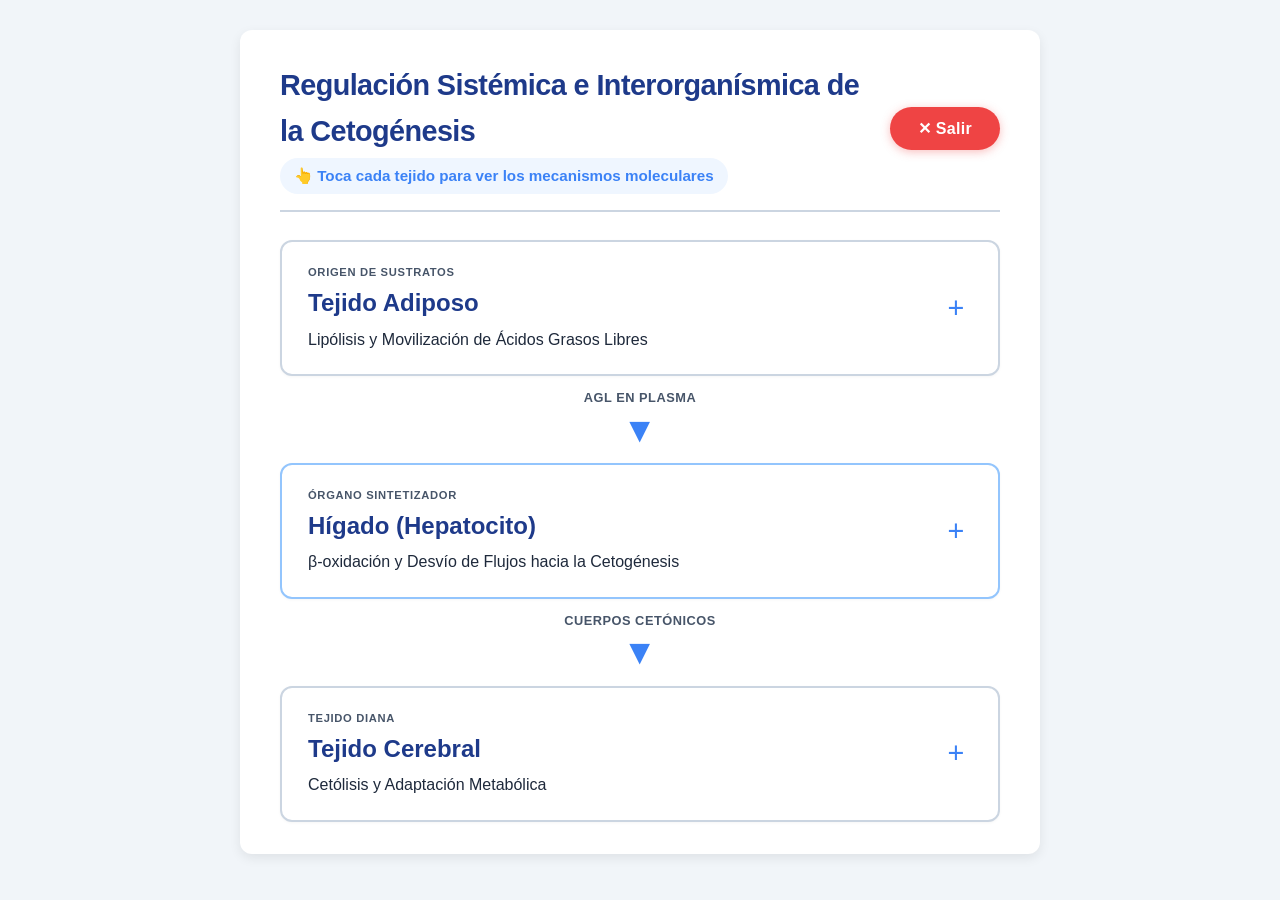
==== Index.html @ c8c4b9d3 "Create Index.html" ====
<!DOCTYPE html>
<html lang="es">
<head>
    <meta charset="UTF-8">
    <meta name="viewport" content="width=device-width, initial-scale=1.0, maximum-scale=1.0, user-scalable=yes">
    <title>Esquema Interactivo: Regulación Sistémica de la Cetogénesis</title>
    <style>
        :root {
            --primary-color: #1e3a8a;
            --secondary-color: #3b82f6;
            --bg-color: #f1f5f9;
            --card-bg: #ffffff;
            --text-main: #1e293b;
            --text-muted: #475569;
            --border-color: #cbd5e1;
            --shadow: 0 4px 12px rgba(0,0,0,0.08);
            --radius: 12px;
            --danger: #ef4444;
            --danger-dark: #b91c1c;
        }

        * {
            box-sizing: border-box;
            margin: 0;
            padding: 0;
        }

        body {
            font-family: -apple-system, BlinkMacSystemFont, "Segoe UI", Roboto, Helvetica, Arial, sans-serif;
            background-color: var(--bg-color);
            color: var(--text-main);
            line-height: 1.6;
            padding: 16px;
            min-height: 100vh;
            display: flex;
            flex-direction: column;
            align-items: center;
        }

        .container {
            max-width: 800px;
            width: 100%;
            background: var(--card-bg);
            padding: 20px 16px 32px;
            border-radius: var(--radius);
            box-shadow: var(--shadow);
        }

        /* HEADER con botón de salir */
        header {
            display: flex;
            flex-wrap: wrap;
            align-items: center;
            justify-content: space-between;
            gap: 12px;
            margin-bottom: 28px;
            border-bottom: 2px solid var(--border-color);
            padding-bottom: 16px;
        }

        .header-text {
            flex: 1;
            min-width: 200px;
        }

        .header-text h1 {
            color: var(--primary-color);
            font-size: 1.4rem;
            letter-spacing: -0.02em;
            margin-bottom: 4px;
        }

        .instruccion {
            color: var(--secondary-color);
            font-weight: 600;
            font-size: 0.85rem;
            background: #eff6ff;
            padding: 6px 14px;
            border-radius: 40px;
            display: inline-block;
            margin: 0;
        }

        .exit-btn {
            background-color: var(--danger);
            color: white;
            border: none;
            border-radius: 40px;
            padding: 10px 22px;
            font-weight: 700;
            font-size: 0.95rem;
            cursor: pointer;
            box-shadow: 0 2px 10px rgba(239, 68, 68, 0.35);
            transition: background 0.2s, transform 0.1s;
            flex-shrink: 0;
            display: flex;
            align-items: center;
            gap: 6px;
            letter-spacing: 0.3px;
        }

        .exit-btn:active {
            background-color: var(--danger-dark);
            transform: scale(0.95);
        }

        /* ----- FLOW WRAPPER (vertical siempre) ----- */
        .flow-wrapper {
            display: flex;
            flex-direction: column;
            gap: 8px;
            margin-top: 12px;
        }

        /* ----- NODO (acordeón) ----- */
        .tissue-node {
            background: var(--card-bg);
            border: 2px solid var(--border-color);
            border-radius: var(--radius);
            padding: 16px 18px;
            cursor: pointer;
            transition: border-color 0.2s, box-shadow 0.2s;
            box-shadow: 0 1px 3px rgba(0,0,0,0.04);
            position: relative;
        }

        .tissue-node:active {
            transform: scale(0.99);
        }

        .tissue-node.active {
            border-color: var(--secondary-color);
            box-shadow: 0 8px 20px rgba(59, 130, 246, 0.15);
        }

        .node-header {
            display: flex;
            align-items: center;
            justify-content: space-between;
            gap: 12px;
        }

        .node-header .left {
            flex: 1;
        }

        .node-header .subtitle {
            font-size: 0.7rem;
            text-transform: uppercase;
            letter-spacing: 0.06em;
            color: var(--text-muted);
            font-weight: 700;
        }

        .node-header h2 {
            font-size: 1.3rem;
            color: var(--primary-color);
            margin: 2px 0 4px;
        }

        .node-header .main-event {
            font-size: 0.9rem;
            font-weight: 500;
            color: var(--text-main);
        }

        .node-header .toggle-icon {
            font-size: 1.8rem;
            color: var(--secondary-color);
            font-weight: 300;
            line-height: 1;
            transition: transform 0.25s;
            flex-shrink: 0;
            width: 32px;
            text-align: center;
        }

        .tissue-node.active .toggle-icon {
            transform: rotate(45deg);
        }

        /* Popup interno (desplegable) */
        .popup-content {
            max-height: 0;
            overflow: hidden;
            transition: max-height 0.4s ease, padding 0.3s ease, opacity 0.2s ease;
            opacity: 0;
            padding: 0 4px;
            border-top: 0 solid transparent;
        }

        .tissue-node.active .popup-content {
            max-height: 900px; /* aumentado para incluir el botón */
            opacity: 1;
            padding: 16px 4px 4px;
            border-top-width: 2px;
            border-top-color: var(--border-color);
        }

        .popup-content h3 {
            font-size: 1.05rem;
            color: var(--primary-color);
            margin: 0 0 10px 0;
            border-bottom: 1px solid var(--border-color);
            padding-bottom: 6px;
        }

        .popup-content ul {
            margin: 0 0 16px 0;
            padding-left: 20px;
            font-size: 0.92rem;
        }

        .popup-content li {
            margin-bottom: 10px;
        }

        .popup-content li strong {
            color: var(--primary-color);
        }

        /* Botón "Ver esquema" */
        .btn-schema {
            display: inline-block;
            background-color: var(--secondary-color);
            color: white;
            border: none;
            border-radius: 40px;
            padding: 8px 20px;
            font-weight: 600;
            font-size: 0.9rem;
            cursor: pointer;
            transition: background 0.2s, transform 0.1s;
            box-shadow: 0 2px 8px rgba(59, 130, 246, 0.3);
            margin-top: 4px;
        }

        .btn-schema:active {
            background-color: var(--primary-color);
            transform: scale(0.95);
        }

        /* ----- VECTOR (flecha) ----- */
        .vector-arrow {
            display: flex;
            flex-direction: column;
            align-items: center;
            justify-content: center;
            color: var(--text-muted);
            font-weight: 600;
            font-size: 0.8rem;
            padding: 4px 0;
            text-transform: uppercase;
            letter-spacing: 0.04em;
        }

        .vector-arrow .arrow-symbol {
            font-size: 1.8rem;
            color: var(--secondary-color);
            line-height: 1.2;
        }

        /* ----- MODAL / LIGHTBOX ----- */
        .modal-overlay {
            display: none;
            position: fixed;
            top: 0;
            left: 0;
            width: 100%;
            height: 100%;
            background: rgba(0, 0, 0, 0.75);
            z-index: 9999;
            justify-content: center;
            align-items: center;
            padding: 20px;
            backdrop-filter: blur(4px);
            animation: fadeIn 0.25s ease;
        }

        .modal-overlay.active {
            display: flex;
        }

        .modal-content {
            background: white;
            border-radius: var(--radius);
            max-width: 95%;
            max-height: 90vh;
            padding: 20px 20px 20px;
            box-shadow: 0 25px 50px rgba(0,0,0,0.5);
            position: relative;
            display: flex;
            flex-direction: column;
            align-items: center;
            overflow: auto;
            animation: scaleIn 0.3s ease;
        }

        .modal-content img {
            max-width: 100%;
            max-height: 70vh;
            border-radius: 8px;
            box-shadow: 0 4px 12px rgba(0,0,0,0.15);
            object-fit: contain;
            background: white;
        }

        .modal-close-btn {
            align-self: flex-end;
            background: var(--danger);
            color: white;
            border: none;
            border-radius: 40px;
            padding: 8px 20px;
            font-weight: 700;
            font-size: 0.95rem;
            cursor: pointer;
            margin-bottom: 12px;
            transition: background 0.2s;
            box-shadow: 0 2px 8px rgba(239, 68, 68, 0.3);
        }

        .modal-close-btn:active {
            background: var(--danger-dark);
        }

        /* Animaciones */
        @keyframes fadeIn {
            from { opacity: 0; }
            to { opacity: 1; }
        }

        @keyframes scaleIn {
            from { transform: scale(0.9); opacity: 0; }
            to { transform: scale(1); opacity: 1; }
        }

        /* ----- RESPONSIVE ----- */
        @media (min-width: 768px) {
            body {
                padding: 30px;
            }
            .container {
                padding: 32px 40px;
            }
            .header-text h1 {
                font-size: 1.8rem;
            }
            .instruccion {
                font-size: 0.95rem;
            }
            .exit-btn {
                font-size: 1rem;
                padding: 12px 28px;
            }
            .tissue-node {
                padding: 22px 26px;
            }
            .node-header h2 {
                font-size: 1.5rem;
            }
            .node-header .main-event {
                font-size: 1rem;
            }
            .popup-content ul {
                font-size: 0.95rem;
            }
            .vector-arrow .arrow-symbol {
                font-size: 2.2rem;
            }
            .modal-content {
                padding: 30px;
            }
            .modal-content img {
                max-height: 80vh;
            }
        }

        @media (max-width: 500px) {
            header {
                flex-direction: column;
                align-items: stretch;
            }
            .exit-btn {
                align-self: flex-end;
                padding: 8px 18px;
                font-size: 0.85rem;
            }
            .header-text h1 {
                font-size: 1.2rem;
            }
            .modal-content {
                padding: 16px;
                max-width: 100%;
            }
            .modal-content img {
                max-height: 60vh;
            }
        }
    </style>
</head>
<body>

<div class="container">
    <header>
        <div class="header-text">
            <h1>Regulación Sistémica e Interorganísmica de la Cetogénesis</h1>
            <p class="instruccion">👆 Toca cada tejido para ver los mecanismos moleculares</p>
        </div>
        <button class="exit-btn" id="exitBtn">✕ Salir</button>
    </header>

    <div class="flow-wrapper">
        
        <!-- NODO 1: TEJIDO ADIPOSO -->
        <div class="tissue-node" data-target="popup1">
            <div class="node-header">
                <div class="left">
                    <div class="subtitle">Origen de Sustratos</div>
                    <h2>Tejido Adiposo</h2>
                    <div class="main-event">Lipólisis y Movilización de Ácidos Grasos Libres</div>
                </div>
                <span class="toggle-icon">+</span>
            </div>
            <div class="popup-content" id="popup1">
                <h3>Mecanismo de Activación</h3>
                <ul>
                    <li><strong>Señal neuroendocrina:</strong> Disminución del cociente insulina/glucagón e incremento del tono simpático (catecolaminas).</li>
                    <li><strong>Transducción de señales:</strong> Activación de la adenilato ciclasa que eleva el AMPc intracelular y activa la Proteína Quinasa A (PKA).</li>
                    <li><strong>Efector enzimático:</strong> La PKA fosforila e incrementa la actividad de la <strong>Lipasa Sensible a Hormonas (LSH)</strong> y la perilipina.</li>
                    <li><strong>Eflujo metabólico:</strong> Hidrólisis de triacilgliceroles que resulta en la liberación masiva de ácidos grasos libres (AGL) y glicerol al plasma sanguíneo.</li>
                </ul>
                <button class="btn-schema" data-schema="nodo1">📊 Ver esquema</button>
            </div>
        </div>

        <!-- CONECTOR 1 -->
        <div class="vector-arrow">
            <span>AGL en Plasma</span>
            <span class="arrow-symbol">▼</span>
        </div>

        <!-- NODO 2: HÍGADO -->
        <div class="tissue-node" data-target="popup2" style="border-color: #93c5fd;">
            <div class="node-header">
                <div class="left">
                    <div class="subtitle">Órgano Sintetizador</div>
                    <h2>Hígado (Hepatocito)</h2>
                    <div class="main-event">β-oxidación y Desvío de Flujos hacia la Cetogénesis</div>
                </div>
                <span class="toggle-icon">+</span>
            </div>
            <div class="popup-content" id="popup2">
                <h3>Dinámica Mitocondrial</h3>
                <ul>
                    <li><strong>Desinhibición del transporte:</strong> La caída de Malonil-CoA inactiva la Acetil-CoA Carboxilasa (ACC), desinhibiendo a la <strong>Carnitina Palmitoiltransferasa-1 (CPT-1)</strong> para el ingreso de AGL a la mitocondria.</li>
                    <li><strong>Saturación de la β-oxidación:</strong> La degradación acelerada de ácidos grasos eleva las relaciones mitocondriales NADH/NAD⁺ y Acetil-CoA/CoASH.</li>
                    <li><strong>Desvío del Oxalacetato:</strong> Las altas concentraciones de NADH inducen la conversión de oxalacetato hacia malato para alimentar la gluconeogénesis, ralentizando el ciclo de Krebs.</li>
                    <li><strong>Vía de la HMG-CoA Sintasa:</strong> El exceso de Acetil-CoA remanente es condensado por la <strong>HMG-CoA Sintasa Mitocondrial</strong> (enzima marcapasos) para sintetizar acetoacetato y β-hidroxibutirato.</li>
                </ul>
                <button class="btn-schema" data-schema="nodo2">📊 Ver esquema</button>
            </div>
        </div>

        <!-- CONECTOR 2 -->
        <div class="vector-arrow">
            <span>Cuerpos Cetónicos</span>
            <span class="arrow-symbol">▼</span>
        </div>

        <!-- NODO 3: CEREBRO -->
        <div class="tissue-node" data-target="popup3">
            <div class="node-header">
                <div class="left">
                    <div class="subtitle">Tejido Diana</div>
                    <h2>Tejido Cerebral</h2>
                    <div class="main-event">Cetólisis y Adaptación Metabólica</div>
                </div>
                <span class="toggle-icon">+</span>
            </div>
            <div class="popup-content" id="popup3">
                <h3>Integración y Consumo</h3>
                <ul>
                    <li><strong>Translocación en la Barrera Hematoencefálica:</strong> Captación endotelial y neuronal de acetoacetato y β-hidroxibutirato a través de membranas mediante el incremento en la expresión de transportadores de monocarboxilatos (MCT1 y MCT2).</li>
                    <li><strong>Reversión de la Oxidación:</strong> El β-hidroxibutirato plasmático es oxidado a acetoacetato en la matriz mitocondrial de las neuronas por la enzima β-hidroxibutirato deshidrogenasa, generando una molécula de NADH mitocondrial (potencial reductor).</li>
                    <li><strong>Activación por la Enzimática Clave (Tioforasa):</strong> La enzima Succinil-CoA:3-cetoácido CoA-transferasa (Tioforasa) transfiere el grupo Coenzima A desde el succinil-CoA hacia el acetoacetato, transformándolo en acetoacetil-CoA.</li>
                    <li><strong>Clivaje e Ingreso al Ciclo de Krebs:</strong> La enzima tiolasa escinde el acetoacetil-CoA utilizando una molécula de CoASH libre, lo que produce dos moléculas de Acetil-CoA. Estas ingresan inmediatamente al ciclo del ácido cítrico local para la síntesis de ATP por fosforilación oxidativa.</li>
                    <li><strong>Asimetría Sistémica (Nota de Control Epistémico):</strong> El tejido hepático es incapaz de degradar o consumir los cuerpos cetónicos que él mismo sintetiza debido a la ausencia de la enzima Tioforasa en los hepatocitos. Esto garantiza mecánicamente el flujo unidireccional de energía hacia los tejidos extrahepáticos.</li>
                </ul>
                <button class="btn-schema" data-schema="nodo3">📊 Ver esquema</button>
            </div>
        </div>

    </div><!-- /flow-wrapper -->
</div><!-- /container -->

<!-- MODAL (lightbox) -->
<div class="modal-overlay" id="modalOverlay">
    <div class="modal-content">
        <button class="modal-close-btn" id="modalCloseBtn">✕ Cerrar</button>
        <img id="modalImage" src="" alt="Esquema del nodo">
    </div>
</div>

<script>
    (function() {
        // ----- ACORDEÓN: tocar para abrir/cerrar nodos -----
        const nodes = document.querySelectorAll('.tissue-node');
        nodes.forEach(node => {
            node.addEventListener('click', function(e) {
                // Evita que el clic en botones o enlaces cierre el nodo
                if (e.target.closest('.btn-schema') || e.target.closest('.modal-overlay')) {
                    return;
                }
                this.classList.toggle('active');
            });
        });

        // ----- MODAL: abrir al hacer clic en "Ver esquema" -----
        const modalOverlay = document.getElementById('modalOverlay');
        const modalImage = document.getElementById('modalImage');
        const modalCloseBtn = document.getElementById('modalCloseBtn');

        // Asignar evento a todos los botones "Ver esquema"
        const schemaButtons = document.querySelectorAll('.btn-schema');
        schemaButtons.forEach(btn => {
            btn.addEventListener('click', function(e) {
                e.stopPropagation(); // Evita que el nodo se cierre
                const schemaKey = this.getAttribute('data-schema');
                // Construir ruta de la imagen (ajusta según tus archivos)
                // Ejemplo: si las imágenes están en ./img/ usa `img/${schemaKey}.png`
                const imagePath = `${schemaKey}.png`; // Misma carpeta
                modalImage.src = imagePath;
                modalImage.alt = `Esquema ${schemaKey}`;
                modalOverlay.classList.add('active');
                document.body.style.overflow = 'hidden'; // Evita scroll detrás
            });
        });

        // Cerrar modal con el botón
        modalCloseBtn.addEventListener('click', function() {
            closeModal();
        });

        // Cerrar modal al hacer clic en el fondo (overlay)
        modalOverlay.addEventListener('click', function(e) {
            if (e.target === modalOverlay) {
                closeModal();
            }
        });

        // Cerrar con tecla ESC
        document.addEventListener('keydown', function(e) {
            if (e.key === 'Escape' && modalOverlay.classList.contains('active')) {
                closeModal();
            }
        });

        function closeModal() {
            modalOverlay.classList.remove('active');
            document.body.style.overflow = '';
            // Opcional: limpiar src para liberar memoria
            // modalImage.src = '';
        }

        // ----- BOTÓN SALIR -----
        const exitBtn = document.getElementById('exitBtn');
        if (exitBtn) {
            exitBtn.addEventListener('click', function(e) {
                e.stopPropagation();
                if (confirm('¿Estás seguro de que quieres salir de esta página?')) {
                    try {
                        window.close();
                    } catch (err) {
                        if (window.history.length > 1) {
                            window.history.back();
                        } else {
                            window.location.href = 'about:blank';
                        }
                    }
                }
            });
        }
    })();
</script>

</body>
</html>
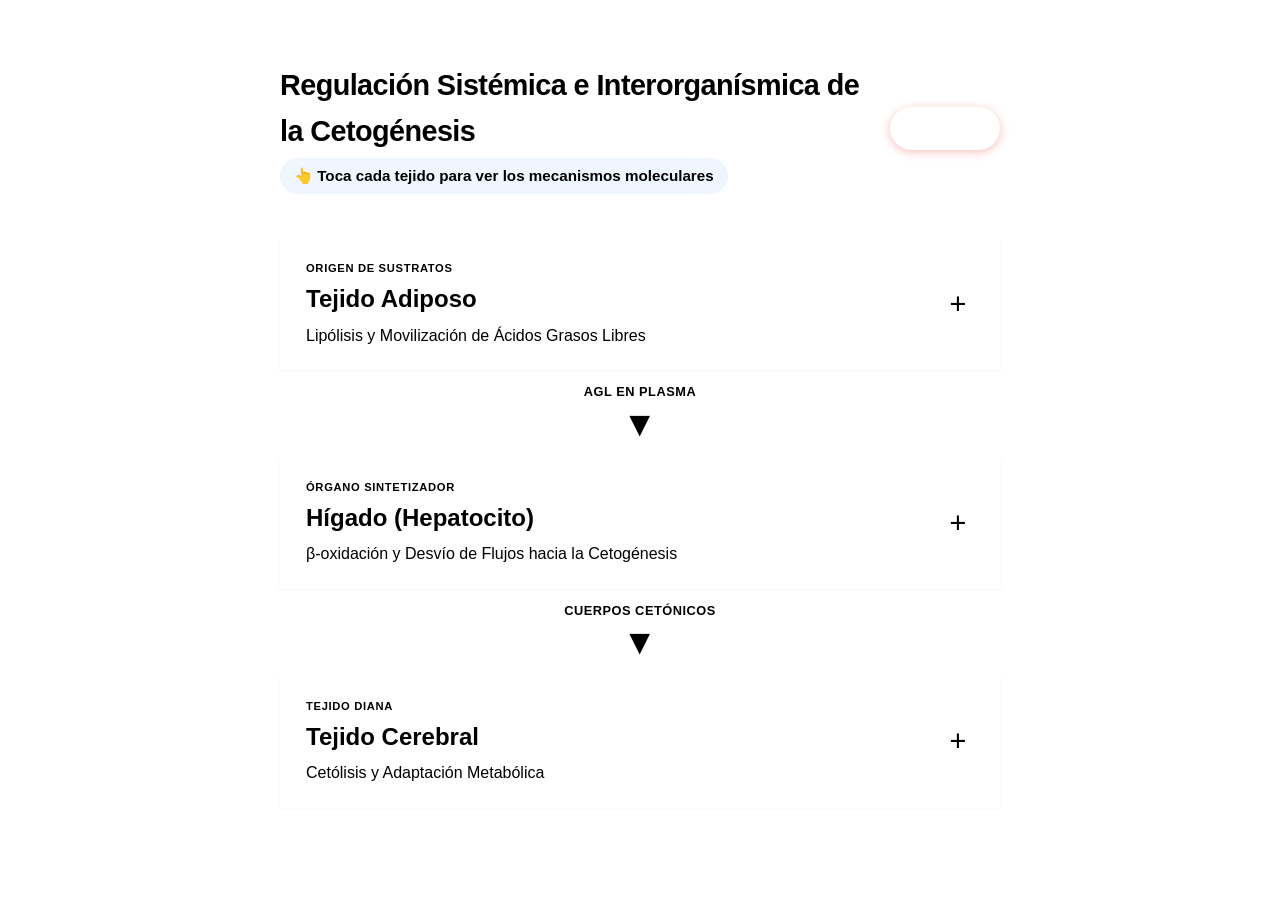
==== commit 703afc20: "Add files via upload" ====
--- a/Index.html
+++ b/Index.html
@@ -1,588 +1,113 @@
-<!DOCTYPE html>
-<html lang="es">
-<head>
-    <meta charset="UTF-8">
-    <meta name="viewport" content="width=device-width, initial-scale=1.0, maximum-scale=1.0, user-scalable=yes">
-    <title>Esquema Interactivo: Regulación Sistémica de la Cetogénesis</title>
-    <style>
-        :root {
-            --primary-color: #1e3a8a;
-            --secondary-color: #3b82f6;
-            --bg-color: #f1f5f9;
-            --card-bg: #ffffff;
-            --text-main: #1e293b;
-            --text-muted: #475569;
-            --border-color: #cbd5e1;
-            --shadow: 0 4px 12px rgba(0,0,0,0.08);
-            --radius: 12px;
-            --danger: #ef4444;
-            --danger-dark: #b91c1c;
-        }
-
-        * {
-            box-sizing: border-box;
-            margin: 0;
-            padding: 0;
-        }
-
-        body {
-            font-family: -apple-system, BlinkMacSystemFont, "Segoe UI", Roboto, Helvetica, Arial, sans-serif;
-            background-color: var(--bg-color);
-            color: var(--text-main);
-            line-height: 1.6;
-            padding: 16px;
-            min-height: 100vh;
-            display: flex;
-            flex-direction: column;
-            align-items: center;
-        }
-
-        .container {
-            max-width: 800px;
-            width: 100%;
-            background: var(--card-bg);
-            padding: 20px 16px 32px;
-            border-radius: var(--radius);
-            box-shadow: var(--shadow);
-        }
-
-        /* HEADER con botón de salir */
-        header {
-            display: flex;
-            flex-wrap: wrap;
-            align-items: center;
-            justify-content: space-between;
-            gap: 12px;
-            margin-bottom: 28px;
-            border-bottom: 2px solid var(--border-color);
-            padding-bottom: 16px;
-        }
-
-        .header-text {
-            flex: 1;
-            min-width: 200px;
-        }
-
-        .header-text h1 {
-            color: var(--primary-color);
-            font-size: 1.4rem;
-            letter-spacing: -0.02em;
-            margin-bottom: 4px;
-        }
-
-        .instruccion {
-            color: var(--secondary-color);
-            font-weight: 600;
-            font-size: 0.85rem;
-            background: #eff6ff;
-            padding: 6px 14px;
-            border-radius: 40px;
-            display: inline-block;
-            margin: 0;
-        }
-
-        .exit-btn {
-            background-color: var(--danger);
-            color: white;
-            border: none;
-            border-radius: 40px;
-            padding: 10px 22px;
-            font-weight: 700;
-            font-size: 0.95rem;
-            cursor: pointer;
-            box-shadow: 0 2px 10px rgba(239, 68, 68, 0.35);
-            transition: background 0.2s, transform 0.1s;
-            flex-shrink: 0;
-            display: flex;
-            align-items: center;
-            gap: 6px;
-            letter-spacing: 0.3px;
-        }
-
-        .exit-btn:active {
-            background-color: var(--danger-dark);
-            transform: scale(0.95);
-        }
-
-        /* ----- FLOW WRAPPER (vertical siempre) ----- */
-        .flow-wrapper {
-            display: flex;
-            flex-direction: column;
-            gap: 8px;
-            margin-top: 12px;
-        }
-
-        /* ----- NODO (acordeón) ----- */
-        .tissue-node {
-            background: var(--card-bg);
-            border: 2px solid var(--border-color);
-            border-radius: var(--radius);
-            padding: 16px 18px;
-            cursor: pointer;
-            transition: border-color 0.2s, box-shadow 0.2s;
-            box-shadow: 0 1px 3px rgba(0,0,0,0.04);
-            position: relative;
-        }
-
-        .tissue-node:active {
-            transform: scale(0.99);
-        }
-
-        .tissue-node.active {
-            border-color: var(--secondary-color);
-            box-shadow: 0 8px 20px rgba(59, 130, 246, 0.15);
-        }
-
-        .node-header {
-            display: flex;
-            align-items: center;
-            justify-content: space-between;
-            gap: 12px;
-        }
-
-        .node-header .left {
-            flex: 1;
-        }
-
-        .node-header .subtitle {
-            font-size: 0.7rem;
-            text-transform: uppercase;
-            letter-spacing: 0.06em;
-            color: var(--text-muted);
-            font-weight: 700;
-        }
-
-        .node-header h2 {
-            font-size: 1.3rem;
-            color: var(--primary-color);
-            margin: 2px 0 4px;
-        }
-
-        .node-header .main-event {
-            font-size: 0.9rem;
-            font-weight: 500;
-            color: var(--text-main);
-        }
-
-        .node-header .toggle-icon {
-            font-size: 1.8rem;
-            color: var(--secondary-color);
-            font-weight: 300;
-            line-height: 1;
-            transition: transform 0.25s;
-            flex-shrink: 0;
-            width: 32px;
-            text-align: center;
-        }
-
-        .tissue-node.active .toggle-icon {
-            transform: rotate(45deg);
-        }
-
-        /* Popup interno (desplegable) */
-        .popup-content {
-            max-height: 0;
-            overflow: hidden;
-            transition: max-height 0.4s ease, padding 0.3s ease, opacity 0.2s ease;
-            opacity: 0;
-            padding: 0 4px;
-            border-top: 0 solid transparent;
-        }
-
-        .tissue-node.active .popup-content {
-            max-height: 900px; /* aumentado para incluir el botón */
-            opacity: 1;
-            padding: 16px 4px 4px;
-            border-top-width: 2px;
-            border-top-color: var(--border-color);
-        }
-
-        .popup-content h3 {
-            font-size: 1.05rem;
-            color: var(--primary-color);
-            margin: 0 0 10px 0;
-            border-bottom: 1px solid var(--border-color);
-            padding-bottom: 6px;
-        }
-
-        .popup-content ul {
-            margin: 0 0 16px 0;
-            padding-left: 20px;
-            font-size: 0.92rem;
-        }
-
-        .popup-content li {
-            margin-bottom: 10px;
-        }
-
-        .popup-content li strong {
-            color: var(--primary-color);
-        }
-
-        /* Botón "Ver esquema" */
-        .btn-schema {
-            display: inline-block;
-            background-color: var(--secondary-color);
-            color: white;
-            border: none;
-            border-radius: 40px;
-            padding: 8px 20px;
-            font-weight: 600;
-            font-size: 0.9rem;
-            cursor: pointer;
-            transition: background 0.2s, transform 0.1s;
-            box-shadow: 0 2px 8px rgba(59, 130, 246, 0.3);
-            margin-top: 4px;
-        }
-
-        .btn-schema:active {
-            background-color: var(--primary-color);
-            transform: scale(0.95);
-        }
-
-        /* ----- VECTOR (flecha) ----- */
-        .vector-arrow {
-            display: flex;
-            flex-direction: column;
-            align-items: center;
-            justify-content: center;
-            color: var(--text-muted);
-            font-weight: 600;
-            font-size: 0.8rem;
-            padding: 4px 0;
-            text-transform: uppercase;
-            letter-spacing: 0.04em;
-        }
-
-        .vector-arrow .arrow-symbol {
-            font-size: 1.8rem;
-            color: var(--secondary-color);
-            line-height: 1.2;
-        }
-
-        /* ----- MODAL / LIGHTBOX ----- */
-        .modal-overlay {
-            display: none;
-            position: fixed;
-            top: 0;
-            left: 0;
-            width: 100%;
-            height: 100%;
-            background: rgba(0, 0, 0, 0.75);
-            z-index: 9999;
-            justify-content: center;
-            align-items: center;
-            padding: 20px;
-            backdrop-filter: blur(4px);
-            animation: fadeIn 0.25s ease;
-        }
-
-        .modal-overlay.active {
-            display: flex;
-        }
-
-        .modal-content {
-            background: white;
-            border-radius: var(--radius);
-            max-width: 95%;
-            max-height: 90vh;
-            padding: 20px 20px 20px;
-            box-shadow: 0 25px 50px rgba(0,0,0,0.5);
-            position: relative;
-            display: flex;
-            flex-direction: column;
-            align-items: center;
-            overflow: auto;
-            animation: scaleIn 0.3s ease;
-        }
-
-        .modal-content img {
-            max-width: 100%;
-            max-height: 70vh;
-            border-radius: 8px;
-            box-shadow: 0 4px 12px rgba(0,0,0,0.15);
-            object-fit: contain;
-            background: white;
-        }
-
-        .modal-close-btn {
-            align-self: flex-end;
-            background: var(--danger);
-            color: white;
-            border: none;
-            border-radius: 40px;
-            padding: 8px 20px;
-            font-weight: 700;
-            font-size: 0.95rem;
-            cursor: pointer;
-            margin-bottom: 12px;
-            transition: background 0.2s;
-            box-shadow: 0 2px 8px rgba(239, 68, 68, 0.3);
-        }
-
-        .modal-close-btn:active {
-            background: var(--danger-dark);
-        }
-
-        /* Animaciones */
-        @keyframes fadeIn {
-            from { opacity: 0; }
-            to { opacity: 1; }
-        }
-
-        @keyframes scaleIn {
-            from { transform: scale(0.9); opacity: 0; }
-            to { transform: scale(1); opacity: 1; }
-        }
-
-        /* ----- RESPONSIVE ----- */
-        @media (min-width: 768px) {
-            body {
-                padding: 30px;
-            }
-            .container {
-                padding: 32px 40px;
-            }
-            .header-text h1 {
-                font-size: 1.8rem;
-            }
-            .instruccion {
-                font-size: 0.95rem;
-            }
-            .exit-btn {
-                font-size: 1rem;
-                padding: 12px 28px;
-            }
-            .tissue-node {
-                padding: 22px 26px;
-            }
-            .node-header h2 {
-                font-size: 1.5rem;
-            }
-            .node-header .main-event {
-                font-size: 1rem;
-            }
-            .popup-content ul {
-                font-size: 0.95rem;
-            }
-            .vector-arrow .arrow-symbol {
-                font-size: 2.2rem;
-            }
-            .modal-content {
-                padding: 30px;
-            }
-            .modal-content img {
-                max-height: 80vh;
-            }
-        }
-
-        @media (max-width: 500px) {
-            header {
-                flex-direction: column;
-                align-items: stretch;
-            }
-            .exit-btn {
-                align-self: flex-end;
-                padding: 8px 18px;
-                font-size: 0.85rem;
-            }
-            .header-text h1 {
-                font-size: 1.2rem;
-            }
-            .modal-content {
-                padding: 16px;
-                max-width: 100%;
-            }
-            .modal-content img {
-                max-height: 60vh;
-            }
-        }
-    </style>
-</head>
-<body>
-
-<div class="container">
-    <header>
-        <div class="header-text">
-            <h1>Regulación Sistémica e Interorganísmica de la Cetogénesis</h1>
-            <p class="instruccion">👆 Toca cada tejido para ver los mecanismos moleculares</p>
-        </div>
-        <button class="exit-btn" id="exitBtn">✕ Salir</button>
-    </header>
-
-    <div class="flow-wrapper">
-        
-        <!-- NODO 1: TEJIDO ADIPOSO -->
-        <div class="tissue-node" data-target="popup1">
-            <div class="node-header">
-                <div class="left">
-                    <div class="subtitle">Origen de Sustratos</div>
-                    <h2>Tejido Adiposo</h2>
-                    <div class="main-event">Lipólisis y Movilización de Ácidos Grasos Libres</div>
-                </div>
-                <span class="toggle-icon">+</span>
-            </div>
-            <div class="popup-content" id="popup1">
-                <h3>Mecanismo de Activación</h3>
-                <ul>
-                    <li><strong>Señal neuroendocrina:</strong> Disminución del cociente insulina/glucagón e incremento del tono simpático (catecolaminas).</li>
-                    <li><strong>Transducción de señales:</strong> Activación de la adenilato ciclasa que eleva el AMPc intracelular y activa la Proteína Quinasa A (PKA).</li>
-                    <li><strong>Efector enzimático:</strong> La PKA fosforila e incrementa la actividad de la <strong>Lipasa Sensible a Hormonas (LSH)</strong> y la perilipina.</li>
-                    <li><strong>Eflujo metabólico:</strong> Hidrólisis de triacilgliceroles que resulta en la liberación masiva de ácidos grasos libres (AGL) y glicerol al plasma sanguíneo.</li>
-                </ul>
-                <button class="btn-schema" data-schema="nodo1">📊 Ver esquema</button>
-            </div>
-        </div>
-
-        <!-- CONECTOR 1 -->
-        <div class="vector-arrow">
-            <span>AGL en Plasma</span>
-            <span class="arrow-symbol">▼</span>
-        </div>
-
-        <!-- NODO 2: HÍGADO -->
-        <div class="tissue-node" data-target="popup2" style="border-color: #93c5fd;">
-            <div class="node-header">
-                <div class="left">
-                    <div class="subtitle">Órgano Sintetizador</div>
-                    <h2>Hígado (Hepatocito)</h2>
-                    <div class="main-event">β-oxidación y Desvío de Flujos hacia la Cetogénesis</div>
-                </div>
-                <span class="toggle-icon">+</span>
-            </div>
-            <div class="popup-content" id="popup2">
-                <h3>Dinámica Mitocondrial</h3>
-                <ul>
-                    <li><strong>Desinhibición del transporte:</strong> La caída de Malonil-CoA inactiva la Acetil-CoA Carboxilasa (ACC), desinhibiendo a la <strong>Carnitina Palmitoiltransferasa-1 (CPT-1)</strong> para el ingreso de AGL a la mitocondria.</li>
-                    <li><strong>Saturación de la β-oxidación:</strong> La degradación acelerada de ácidos grasos eleva las relaciones mitocondriales NADH/NAD⁺ y Acetil-CoA/CoASH.</li>
-                    <li><strong>Desvío del Oxalacetato:</strong> Las altas concentraciones de NADH inducen la conversión de oxalacetato hacia malato para alimentar la gluconeogénesis, ralentizando el ciclo de Krebs.</li>
-                    <li><strong>Vía de la HMG-CoA Sintasa:</strong> El exceso de Acetil-CoA remanente es condensado por la <strong>HMG-CoA Sintasa Mitocondrial</strong> (enzima marcapasos) para sintetizar acetoacetato y β-hidroxibutirato.</li>
-                </ul>
-                <button class="btn-schema" data-schema="nodo2">📊 Ver esquema</button>
-            </div>
-        </div>
-
-        <!-- CONECTOR 2 -->
-        <div class="vector-arrow">
-            <span>Cuerpos Cetónicos</span>
-            <span class="arrow-symbol">▼</span>
-        </div>
-
-        <!-- NODO 3: CEREBRO -->
-        <div class="tissue-node" data-target="popup3">
-            <div class="node-header">
-                <div class="left">
-                    <div class="subtitle">Tejido Diana</div>
-                    <h2>Tejido Cerebral</h2>
-                    <div class="main-event">Cetólisis y Adaptación Metabólica</div>
-                </div>
-                <span class="toggle-icon">+</span>
-            </div>
-            <div class="popup-content" id="popup3">
-                <h3>Integración y Consumo</h3>
-                <ul>
-                    <li><strong>Translocación en la Barrera Hematoencefálica:</strong> Captación endotelial y neuronal de acetoacetato y β-hidroxibutirato a través de membranas mediante el incremento en la expresión de transportadores de monocarboxilatos (MCT1 y MCT2).</li>
-                    <li><strong>Reversión de la Oxidación:</strong> El β-hidroxibutirato plasmático es oxidado a acetoacetato en la matriz mitocondrial de las neuronas por la enzima β-hidroxibutirato deshidrogenasa, generando una molécula de NADH mitocondrial (potencial reductor).</li>
-                    <li><strong>Activación por la Enzimática Clave (Tioforasa):</strong> La enzima Succinil-CoA:3-cetoácido CoA-transferasa (Tioforasa) transfiere el grupo Coenzima A desde el succinil-CoA hacia el acetoacetato, transformándolo en acetoacetil-CoA.</li>
-                    <li><strong>Clivaje e Ingreso al Ciclo de Krebs:</strong> La enzima tiolasa escinde el acetoacetil-CoA utilizando una molécula de CoASH libre, lo que produce dos moléculas de Acetil-CoA. Estas ingresan inmediatamente al ciclo del ácido cítrico local para la síntesis de ATP por fosforilación oxidativa.</li>
-                    <li><strong>Asimetría Sistémica (Nota de Control Epistémico):</strong> El tejido hepático es incapaz de degradar o consumir los cuerpos cetónicos que él mismo sintetiza debido a la ausencia de la enzima Tioforasa en los hepatocitos. Esto garantiza mecánicamente el flujo unidireccional de energía hacia los tejidos extrahepáticos.</li>
-                </ul>
-                <button class="btn-schema" data-schema="nodo3">📊 Ver esquema</button>
-            </div>
-        </div>
-
-    </div><!-- /flow-wrapper -->
-</div><!-- /container -->
-
-<!-- MODAL (lightbox) -->
-<div class="modal-overlay" id="modalOverlay">
-    <div class="modal-content">
-        <button class="modal-close-btn" id="modalCloseBtn">✕ Cerrar</button>
-        <img id="modalImage" src="" alt="Esquema del nodo">
-    </div>
-</div>
-
-<script>
-    (function() {
-        // ----- ACORDEÓN: tocar para abrir/cerrar nodos -----
-        const nodes = document.querySelectorAll('.tissue-node');
-        nodes.forEach(node => {
-            node.addEventListener('click', function(e) {
-                // Evita que el clic en botones o enlaces cierre el nodo
-                if (e.target.closest('.btn-schema') || e.target.closest('.modal-overlay')) {
-                    return;
-                }
-                this.classList.toggle('active');
-            });
-        });
-
-        // ----- MODAL: abrir al hacer clic en "Ver esquema" -----
-        const modalOverlay = document.getElementById('modalOverlay');
-        const modalImage = document.getElementById('modalImage');
-        const modalCloseBtn = document.getElementById('modalCloseBtn');
-
-        // Asignar evento a todos los botones "Ver esquema"
-        const schemaButtons = document.querySelectorAll('.btn-schema');
-        schemaButtons.forEach(btn => {
-            btn.addEventListener('click', function(e) {
-                e.stopPropagation(); // Evita que el nodo se cierre
-                const schemaKey = this.getAttribute('data-schema');
-                // Construir ruta de la imagen (ajusta según tus archivos)
-                // Ejemplo: si las imágenes están en ./img/ usa `img/${schemaKey}.png`
-                const imagePath = `${schemaKey}.png`; // Misma carpeta
-                modalImage.src = imagePath;
-                modalImage.alt = `Esquema ${schemaKey}`;
-                modalOverlay.classList.add('active');
-                document.body.style.overflow = 'hidden'; // Evita scroll detrás
-            });
-        });
-
-        // Cerrar modal con el botón
-        modalCloseBtn.addEventListener('click', function() {
-            closeModal();
-        });
-
-        // Cerrar modal al hacer clic en el fondo (overlay)
-        modalOverlay.addEventListener('click', function(e) {
-            if (e.target === modalOverlay) {
-                closeModal();
-            }
-        });
-
-        // Cerrar con tecla ESC
-        document.addEventListener('keydown', function(e) {
-            if (e.key === 'Escape' && modalOverlay.classList.contains('active')) {
-                closeModal();
-            }
-        });
-
-        function closeModal() {
-            modalOverlay.classList.remove('active');
-            document.body.style.overflow = '';
-            // Opcional: limpiar src para liberar memoria
-            // modalImage.src = '';
-        }
-
-        // ----- BOTÓN SALIR -----
-        const exitBtn = document.getElementById('exitBtn');
-        if (exitBtn) {
-            exitBtn.addEventListener('click', function(e) {
-                e.stopPropagation();
-                if (confirm('¿Estás seguro de que quieres salir de esta página?')) {
-                    try {
-                        window.close();
-                    } catch (err) {
-                        if (window.history.length > 1) {
-                            window.history.back();
-                        } else {
-                            window.location.href = 'about:blank';
-                        }
-                    }
-                }
-            });
-        }
-    })();
-</script>
-
-</body>
-</html>
+<!DOCTYPE html>
+<html lang="es">
+<head>
+    <meta charset="UTF-8">
+    <meta name="viewport" content="width=device-width, initial-scale=1.0, maximum-scale=1.0, user-scalable=yes">
+    <title>Esquema Interactivo: Regulación Sistémica de la Cetogénesis</title>
+<link rel="stylesheet" href="index.css">
+    </head>
+<body>
+
+<div class="container">
+    <header>
+        <div class="header-text">
+            <h1>Regulación Sistémica e Interorganísmica de la Cetogénesis</h1>
+            <p class="instruccion">👆 Toca cada tejido para ver los mecanismos moleculares</p>
+        </div>
+        <button class="exit-btn" id="exitBtn">✕ Salir</button>
+    </header>
+
+    <div class="flow-wrapper">
+        
+        <!-- NODO 1: TEJIDO ADIPOSO -->
+        <div class="tissue-node" data-target="popup1">
+            <div class="node-header">
+                <div class="left">
+                    <div class="subtitle">Origen de Sustratos</div>
+                    <h2>Tejido Adiposo</h2>
+                    <div class="main-event">Lipólisis y Movilización de Ácidos Grasos Libres</div>
+                </div>
+                <span class="toggle-icon">+</span>
+            </div>
+            <div class="popup-content" id="popup1">
+                <h3>Mecanismo de Activación</h3>
+                <ul>
+                    <li><strong>Señal neuroendocrina:</strong> Disminución del cociente insulina/glucagón e incremento del tono simpático (catecolaminas).</li>
+                    <li><strong>Transducción de señales:</strong> Activación de la adenilato ciclasa que eleva el AMPc intracelular y activa la Proteína Quinasa A (PKA).</li>
+                    <li><strong>Efector enzimático:</strong> La PKA fosforila e incrementa la actividad de la <strong>Lipasa Sensible a Hormonas (LSH)</strong> y la perilipina.</li>
+                    <li><strong>Eflujo metabólico:</strong> Hidrólisis de triacilgliceroles que resulta en la liberación masiva de ácidos grasos libres (AGL) y glicerol al plasma sanguíneo.</li>
+                </ul>
+                <button class="btn-schema" data-schema="nodo1">📊 Ver esquema</button>
+            </div>
+        </div>
+
+        <!-- CONECTOR 1 -->
+        <div class="vector-arrow">
+            <span>AGL en Plasma</span>
+            <span class="arrow-symbol">▼</span>
+        </div>
+
+        <!-- NODO 2: HÍGADO -->
+        <div class="tissue-node" data-target="popup2" style="border-color: #93c5fd;">
+            <div class="node-header">
+                <div class="left">
+                    <div class="subtitle">Órgano Sintetizador</div>
+                    <h2>Hígado (Hepatocito)</h2>
+                    <div class="main-event">β-oxidación y Desvío de Flujos hacia la Cetogénesis</div>
+                </div>
+                <span class="toggle-icon">+</span>
+            </div>
+            <div class="popup-content" id="popup2">
+                <h3>Dinámica Mitocondrial</h3>
+                <ul>
+                    <li><strong>Desinhibición del transporte:</strong> La caída de Malonil-CoA inactiva la Acetil-CoA Carboxilasa (ACC), desinhibiendo a la <strong>Carnitina Palmitoiltransferasa-1 (CPT-1)</strong> para el ingreso de AGL a la mitocondria.</li>
+                    <li><strong>Saturación de la β-oxidación:</strong> La degradación acelerada de ácidos grasos eleva las relaciones mitocondriales NADH/NAD⁺ y Acetil-CoA/CoASH.</li>
+                    <li><strong>Desvío del Oxalacetato:</strong> Las altas concentraciones de NADH inducen la conversión de oxalacetato hacia malato para alimentar la gluconeogénesis, ralentizando el ciclo de Krebs.</li>
+                    <li><strong>Vía de la HMG-CoA Sintasa:</strong> El exceso de Acetil-CoA remanente es condensado por la <strong>HMG-CoA Sintasa Mitocondrial</strong> (enzima marcapasos) para sintetizar acetoacetato y β-hidroxibutirato.</li>
+                </ul>
+                <button class="btn-schema" data-schema="nodo2">📊 Ver esquema</button>
+            </div>
+        </div>
+
+        <!-- CONECTOR 2 -->
+        <div class="vector-arrow">
+            <span>Cuerpos Cetónicos</span>
+            <span class="arrow-symbol">▼</span>
+        </div>
+
+        <!-- NODO 3: CEREBRO -->
+        <div class="tissue-node" data-target="popup3">
+            <div class="node-header">
+                <div class="left">
+                    <div class="subtitle">Tejido Diana</div>
+                    <h2>Tejido Cerebral</h2>
+                    <div class="main-event">Cetólisis y Adaptación Metabólica</div>
+                </div>
+                <span class="toggle-icon">+</span>
+            </div>
+            <div class="popup-content" id="popup3">
+                <h3>Integración y Consumo</h3>
+                <ul>
+                    <li><strong>Translocación en la Barrera Hematoencefálica:</strong> Captación endotelial y neuronal de acetoacetato y β-hidroxibutirato a través de membranas mediante el incremento en la expresión de transportadores de monocarboxilatos (MCT1 y MCT2).</li>
+                    <li><strong>Reversión de la Oxidación:</strong> El β-hidroxibutirato plasmático es oxidado a acetoacetato en la matriz mitocondrial de las neuronas por la enzima β-hidroxibutirato deshidrogenasa, generando una molécula de NADH mitocondrial (potencial reductor).</li>
+                    <li><strong>Activación por la Enzimática Clave (Tioforasa):</strong> La enzima Succinil-CoA:3-cetoácido CoA-transferasa (Tioforasa) transfiere el grupo Coenzima A desde el succinil-CoA hacia el acetoacetato, transformándolo en acetoacetil-CoA.</li>
+                    <li><strong>Clivaje e Ingreso al Ciclo de Krebs:</strong> La enzima tiolasa escinde el acetoacetil-CoA utilizando una molécula de CoASH libre, lo que produce dos moléculas de Acetil-CoA. Estas ingresan inmediatamente al ciclo del ácido cítrico local para la síntesis de ATP por fosforilación oxidativa.</li>
+                    <li><strong>Asimetría Sistémica (Nota de Control Epistémico):</strong> El tejido hepático es incapaz de degradar o consumir los cuerpos cetónicos que él mismo sintetiza debido a la ausencia de la enzima Tioforasa en los hepatocitos. Esto garantiza mecánicamente el flujo unidireccional de energía hacia los tejidos extrahepáticos.</li>
+                </ul>
+                <button class="btn-schema" data-schema="nodo3">📊 Ver esquema</button>
+            </div>
+        </div>
+
+    </div><!-- /flow-wrapper -->
+</div><!-- /container -->
+
+<!-- MODAL (lightbox) -->
+<div class="modal-overlay" id="modalOverlay">
+    <div class="modal-content">
+        <button class="modal-close-btn" id="modalCloseBtn">✕ Cerrar</button>
+        <img id="modalImage" src="" alt="Esquema del nodo">
+    </div>
+</div>
+<script src="index.js"></script>
+</body>
+</html>
--- a/index.css
+++ b/index.css
@@ -0,0 +1,394 @@
+   <style>
+        :root {
+            --primary-color: #1e3a8a;
+            --secondary-color: #3b82f6;
+            --bg-color: #f1f5f9;
+            --card-bg: #ffffff;
+            --text-main: #1e293b;
+            --text-muted: #475569;
+            --border-color: #cbd5e1;
+            --shadow: 0 4px 12px rgba(0,0,0,0.08);
+            --radius: 12px;
+            --danger: #ef4444;
+            --danger-dark: #b91c1c;
+        }
+
+        * {
+            box-sizing: border-box;
+            margin: 0;
+            padding: 0;
+        }
+
+        body {
+            font-family: -apple-system, BlinkMacSystemFont, "Segoe UI", Roboto, Helvetica, Arial, sans-serif;
+            background-color: var(--bg-color);
+            color: var(--text-main);
+            line-height: 1.6;
+            padding: 16px;
+            min-height: 100vh;
+            display: flex;
+            flex-direction: column;
+            align-items: center;
+        }
+
+        .container {
+            max-width: 800px;
+            width: 100%;
+            background: var(--card-bg);
+            padding: 20px 16px 32px;
+            border-radius: var(--radius);
+            box-shadow: var(--shadow);
+        }
+
+        /* HEADER con botón de salir */
+        header {
+            display: flex;
+            flex-wrap: wrap;
+            align-items: center;
+            justify-content: space-between;
+            gap: 12px;
+            margin-bottom: 28px;
+            border-bottom: 2px solid var(--border-color);
+            padding-bottom: 16px;
+        }
+
+        .header-text {
+            flex: 1;
+            min-width: 200px;
+        }
+
+        .header-text h1 {
+            color: var(--primary-color);
+            font-size: 1.4rem;
+            letter-spacing: -0.02em;
+            margin-bottom: 4px;
+        }
+
+        .instruccion {
+            color: var(--secondary-color);
+            font-weight: 600;
+            font-size: 0.85rem;
+            background: #eff6ff;
+            padding: 6px 14px;
+            border-radius: 40px;
+            display: inline-block;
+            margin: 0;
+        }
+
+        .exit-btn {
+            background-color: var(--danger);
+            color: white;
+            border: none;
+            border-radius: 40px;
+            padding: 10px 22px;
+            font-weight: 700;
+            font-size: 0.95rem;
+            cursor: pointer;
+            box-shadow: 0 2px 10px rgba(239, 68, 68, 0.35);
+            transition: background 0.2s, transform 0.1s;
+            flex-shrink: 0;
+            display: flex;
+            align-items: center;
+            gap: 6px;
+            letter-spacing: 0.3px;
+        }
+
+        .exit-btn:active {
+            background-color: var(--danger-dark);
+            transform: scale(0.95);
+        }
+
+        /* ----- FLOW WRAPPER (vertical siempre) ----- */
+        .flow-wrapper {
+            display: flex;
+            flex-direction: column;
+            gap: 8px;
+            margin-top: 12px;
+        }
+
+        /* ----- NODO (acordeón) ----- */
+        .tissue-node {
+            background: var(--card-bg);
+            border: 2px solid var(--border-color);
+            border-radius: var(--radius);
+            padding: 16px 18px;
+            cursor: pointer;
+            transition: border-color 0.2s, box-shadow 0.2s;
+            box-shadow: 0 1px 3px rgba(0,0,0,0.04);
+            position: relative;
+        }
+
+        .tissue-node:active {
+            transform: scale(0.99);
+        }
+
+        .tissue-node.active {
+            border-color: var(--secondary-color);
+            box-shadow: 0 8px 20px rgba(59, 130, 246, 0.15);
+        }
+
+        .node-header {
+            display: flex;
+            align-items: center;
+            justify-content: space-between;
+            gap: 12px;
+        }
+
+        .node-header .left {
+            flex: 1;
+        }
+
+        .node-header .subtitle {
+            font-size: 0.7rem;
+            text-transform: uppercase;
+            letter-spacing: 0.06em;
+            color: var(--text-muted);
+            font-weight: 700;
+        }
+
+        .node-header h2 {
+            font-size: 1.3rem;
+            color: var(--primary-color);
+            margin: 2px 0 4px;
+        }
+
+        .node-header .main-event {
+            font-size: 0.9rem;
+            font-weight: 500;
+            color: var(--text-main);
+        }
+
+        .node-header .toggle-icon {
+            font-size: 1.8rem;
+            color: var(--secondary-color);
+            font-weight: 300;
+            line-height: 1;
+            transition: transform 0.25s;
+            flex-shrink: 0;
+            width: 32px;
+            text-align: center;
+        }
+
+        .tissue-node.active .toggle-icon {
+            transform: rotate(45deg);
+        }
+
+        /* Popup interno (desplegable) */
+        .popup-content {
+            max-height: 0;
+            overflow: hidden;
+            transition: max-height 0.4s ease, padding 0.3s ease, opacity 0.2s ease;
+            opacity: 0;
+            padding: 0 4px;
+            border-top: 0 solid transparent;
+        }
+
+        .tissue-node.active .popup-content {
+            max-height: 900px; /* aumentado para incluir el botón */
+            opacity: 1;
+            padding: 16px 4px 4px;
+            border-top-width: 2px;
+            border-top-color: var(--border-color);
+        }
+
+        .popup-content h3 {
+            font-size: 1.05rem;
+            color: var(--primary-color);
+            margin: 0 0 10px 0;
+            border-bottom: 1px solid var(--border-color);
+            padding-bottom: 6px;
+        }
+
+        .popup-content ul {
+            margin: 0 0 16px 0;
+            padding-left: 20px;
+            font-size: 0.92rem;
+        }
+
+        .popup-content li {
+            margin-bottom: 10px;
+        }
+
+        .popup-content li strong {
+            color: var(--primary-color);
+        }
+
+        /* Botón "Ver esquema" */
+        .btn-schema {
+            display: inline-block;
+            background-color: var(--secondary-color);
+            color: white;
+            border: none;
+            border-radius: 40px;
+            padding: 8px 20px;
+            font-weight: 600;
+            font-size: 0.9rem;
+            cursor: pointer;
+            transition: background 0.2s, transform 0.1s;
+            box-shadow: 0 2px 8px rgba(59, 130, 246, 0.3);
+            margin-top: 4px;
+        }
+
+        .btn-schema:active {
+            background-color: var(--primary-color);
+            transform: scale(0.95);
+        }
+
+        /* ----- VECTOR (flecha) ----- */
+        .vector-arrow {
+            display: flex;
+            flex-direction: column;
+            align-items: center;
+            justify-content: center;
+            color: var(--text-muted);
+            font-weight: 600;
+            font-size: 0.8rem;
+            padding: 4px 0;
+            text-transform: uppercase;
+            letter-spacing: 0.04em;
+        }
+
+        .vector-arrow .arrow-symbol {
+            font-size: 1.8rem;
+            color: var(--secondary-color);
+            line-height: 1.2;
+        }
+
+        /* ----- MODAL / LIGHTBOX ----- */
+        .modal-overlay {
+            display: none;
+            position: fixed;
+            top: 0;
+            left: 0;
+            width: 100%;
+            height: 100%;
+            background: rgba(0, 0, 0, 0.75);
+            z-index: 9999;
+            justify-content: center;
+            align-items: center;
+            padding: 20px;
+            backdrop-filter: blur(4px);
+            animation: fadeIn 0.25s ease;
+        }
+
+        .modal-overlay.active {
+            display: flex;
+        }
+
+        .modal-content {
+            background: white;
+            border-radius: var(--radius);
+            max-width: 95%;
+            max-height: 90vh;
+            padding: 20px 20px 20px;
+            box-shadow: 0 25px 50px rgba(0,0,0,0.5);
+            position: relative;
+            display: flex;
+            flex-direction: column;
+            align-items: center;
+            overflow: auto;
+            animation: scaleIn 0.3s ease;
+        }
+
+        .modal-content img {
+            max-width: 100%;
+            max-height: 70vh;
+            border-radius: 8px;
+            box-shadow: 0 4px 12px rgba(0,0,0,0.15);
+            object-fit: contain;
+            background: white;
+        }
+
+        .modal-close-btn {
+            align-self: flex-end;
+            background: var(--danger);
+            color: white;
+            border: none;
+            border-radius: 40px;
+            padding: 8px 20px;
+            font-weight: 700;
+            font-size: 0.95rem;
+            cursor: pointer;
+            margin-bottom: 12px;
+            transition: background 0.2s;
+            box-shadow: 0 2px 8px rgba(239, 68, 68, 0.3);
+        }
+
+        .modal-close-btn:active {
+            background: var(--danger-dark);
+        }
+
+        /* Animaciones */
+        @keyframes fadeIn {
+            from { opacity: 0; }
+            to { opacity: 1; }
+        }
+
+        @keyframes scaleIn {
+            from { transform: scale(0.9); opacity: 0; }
+            to { transform: scale(1); opacity: 1; }
+        }
+
+        /* ----- RESPONSIVE ----- */
+        @media (min-width: 768px) {
+            body {
+                padding: 30px;
+            }
+            .container {
+                padding: 32px 40px;
+            }
+            .header-text h1 {
+                font-size: 1.8rem;
+            }
+            .instruccion {
+                font-size: 0.95rem;
+            }
+            .exit-btn {
+                font-size: 1rem;
+                padding: 12px 28px;
+            }
+            .tissue-node {
+                padding: 22px 26px;
+            }
+            .node-header h2 {
+                font-size: 1.5rem;
+            }
+            .node-header .main-event {
+                font-size: 1rem;
+            }
+            .popup-content ul {
+                font-size: 0.95rem;
+            }
+            .vector-arrow .arrow-symbol {
+                font-size: 2.2rem;
+            }
+            .modal-content {
+                padding: 30px;
+            }
+            .modal-content img {
+                max-height: 80vh;
+            }
+        }
+
+        @media (max-width: 500px) {
+            header {
+                flex-direction: column;
+                align-items: stretch;
+            }
+            .exit-btn {
+                align-self: flex-end;
+                padding: 8px 18px;
+                font-size: 0.85rem;
+            }
+            .header-text h1 {
+                font-size: 1.2rem;
+            }
+            .modal-content {
+                padding: 16px;
+                max-width: 100%;
+            }
+            .modal-content img {
+                max-height: 60vh;
+            }
+        }
+    </style>
